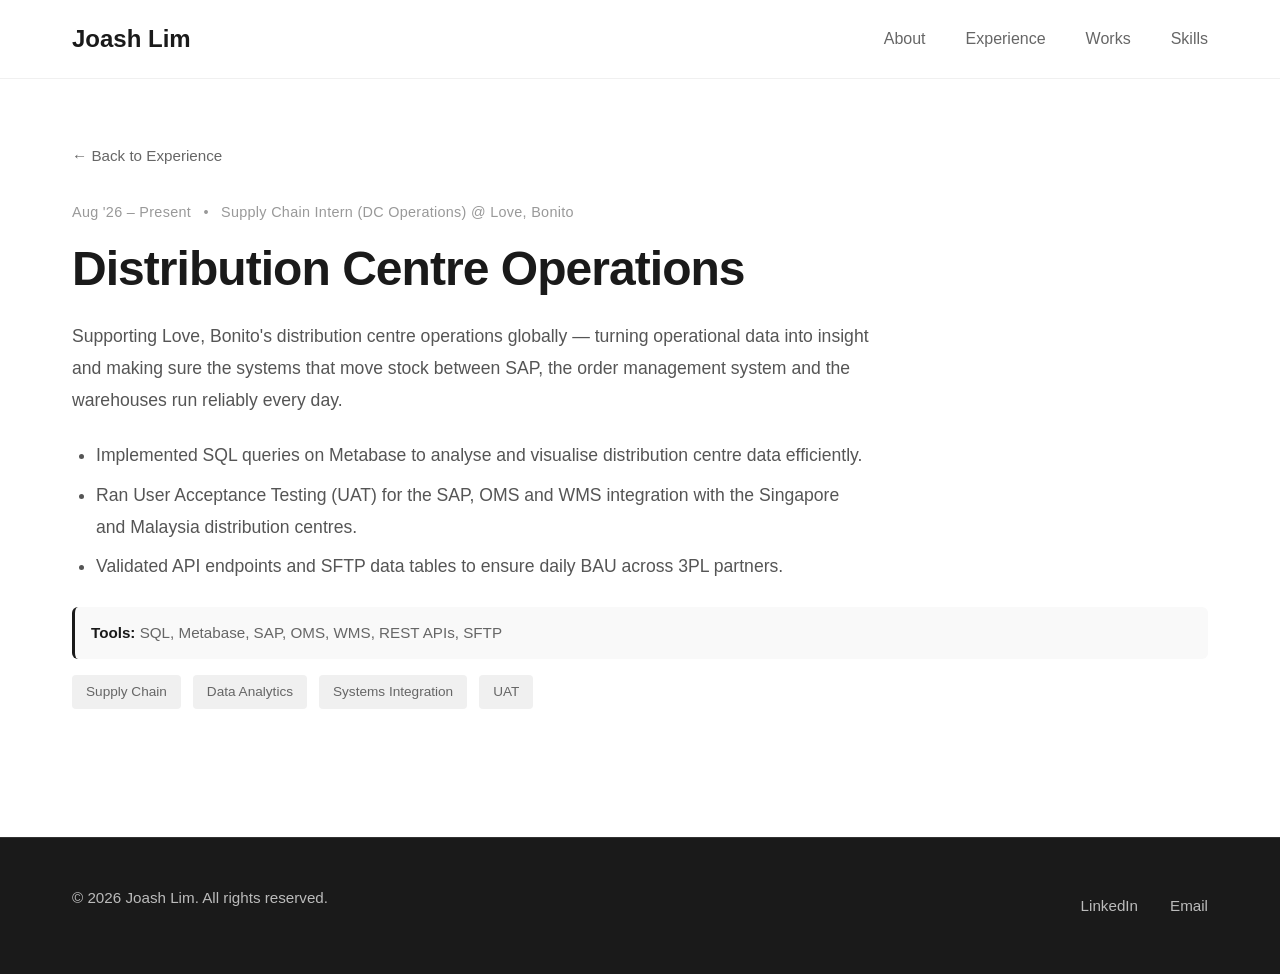
==== love-bonito.html @ e79d6ad0 "Add Love, Bonito experience and update CV - Add Supply Chain Intern (DC Operations) card to Professi" ====
<!DOCTYPE html>
<html lang="en">
<head>
    <meta charset="UTF-8">
    <meta name="viewport" content="width=device-width, initial-scale=1.0">
    <title>Supply Chain @ Love, Bonito | Joash Lim</title>
    <link rel="stylesheet" href="css/style.css">
    <link rel="stylesheet" href="css/project.css">
</head>
<body>
    <nav class="navbar">
        <div class="nav-container">
            <a href="index.html" class="nav-logo">Joash Lim</a>
            <ul class="nav-menu">
                <li><a href="index.html#about" class="nav-link">About</a></li>
                <li><a href="index.html#experience" class="nav-link">Experience</a></li>
                <li><a href="index.html#works" class="nav-link">Works</a></li>
                <li><a href="index.html#skills" class="nav-link">Skills</a></li>
            </ul>
        </div>
    </nav>

    <main class="project-page">
        <div class="container">
            <a href="index.html#experience" class="back-link">← Back to Experience</a>

            <div class="project-header">
                <div class="portfolio-meta">
                    <span class="meta-item">Aug '26 – Present</span>
                    <span class="meta-separator">•</span>
                    <span class="meta-item">Supply Chain Intern (DC Operations) @ Love, Bonito</span>
                </div>
                <h1 class="project-title">Distribution Centre Operations</h1>
                <p class="project-description">
                    Supporting Love, Bonito's distribution centre operations globally — turning operational data into insight and making sure the systems that move stock between SAP, the order management system and the warehouses run reliably every day.
                </p>
                <ul class="project-list">
                    <li>Implemented SQL queries on Metabase to analyse and visualise distribution centre data efficiently.</li>
                    <li>Ran User Acceptance Testing (UAT) for the SAP, OMS and WMS integration with the Singapore and Malaysia distribution centres.</li>
                    <li>Validated API endpoints and SFTP data tables to ensure daily BAU across 3PL partners.</li>
                </ul>
                <div class="portfolio-tech">
                    <strong>Tools:</strong> SQL, Metabase, SAP, OMS, WMS, REST APIs, SFTP
                </div>
                <div class="portfolio-tags">
                    <span class="tag">Supply Chain</span>
                    <span class="tag">Data Analytics</span>
                    <span class="tag">Systems Integration</span>
                    <span class="tag">UAT</span>
                </div>
            </div>

            <!-- Gallery: photos to be added -->
        </div>
    </main>

    <footer class="footer">
        <div class="container">
            <p class="footer-text">&copy; 2026 Joash Lim. All rights reserved.</p>
            <div class="footer-links">
                <a href="https://www.linkedin.com/in/joash-lim-0b067a177/" target="_blank" class="footer-link">LinkedIn</a>
                <a href="mailto:joashxlim@gmail.com" class="footer-link">Email</a>
            </div>
        </div>
    </footer>
</body>
</html>
---- css/style.css ----
/* ============================================
   Reset & Base Styles
   ============================================ */

* {
    margin: 0;
    padding: 0;
    box-sizing: border-box;
}

html {
    scroll-behavior: smooth;
}

body {
    font-family: -apple-system, BlinkMacSystemFont, 'Segoe UI', 'Roboto', 'Oxygen', 'Ubuntu', 'Cantarell', 'Fira Sans', 'Droid Sans', 'Helvetica Neue', sans-serif;
    line-height: 1.6;
    color: #2d2d2d;
    background-color: #ffffff;
    -webkit-font-smoothing: antialiased;
    -moz-osx-font-smoothing: grayscale;
}

/* ============================================
   Typography
   ============================================ */

h1, h2, h3, h4, h5, h6 {
    font-weight: 600;
    line-height: 1.2;
    margin-bottom: 0.5em;
}

h1 {
    font-size: 3.5rem;
    letter-spacing: -0.02em;
}

h2 {
    font-size: 2.5rem;
    letter-spacing: -0.01em;
}

h3 {
    font-size: 1.5rem;
}

p {
    margin-bottom: 1em;
}

p:last-child {
    margin-bottom: 0;
}

a {
    color: inherit;
    text-decoration: none;
    transition: color 0.3s ease;
}

/* ============================================
   Utility Classes & Layout
   ============================================ */

.container {
    max-width: 1200px;
    margin: 0 auto;
    padding: 0 2rem;
}

.section-title {
    font-size: 2.5rem;
    margin-bottom: 3rem;
    text-align: center;
    color: #1a1a1a;
}

/* ============================================
   Navigation
   ============================================ */

.navbar {
    position: sticky;
    top: 0;
    background-color: rgba(255, 255, 255, 0.95);
    border-bottom: 1px solid #f0f0f0;
    z-index: 1000;
    backdrop-filter: blur(10px);
}

.nav-container {
    max-width: 1200px;
    margin: 0 auto;
    padding: 1.25rem 2rem;
    display: flex;
    justify-content: space-between;
    align-items: center;
}

.nav-logo {
    font-size: 1.5rem;
    font-weight: 700;
    color: #1a1a1a;
    transition: color 0.3s ease;
}

.nav-logo:hover {
    color: #666;
}

.nav-menu {
    display: flex;
    list-style: none;
    gap: 2.5rem;
}

.nav-link {
    font-size: 1rem;
    font-weight: 500;
    color: #666;
    transition: color 0.3s ease;
    position: relative;
}

.nav-link:hover {
    color: #1a1a1a;
}

.nav-link::after {
    content: '';
    position: absolute;
    bottom: -5px;
    left: 0;
    width: 0;
    height: 2px;
    background-color: #1a1a1a;
    transition: width 0.3s ease;
}

.nav-link:hover::after {
    width: 100%;
}

/* Mobile Navigation */
@media (max-width: 768px) {
    .nav-menu {
        gap: 1.5rem;
        font-size: 0.9rem;
    }

    .nav-link::after {
        display: none;
    }
}

/* ============================================
   Hero Section
   ============================================ */

.hero {
    padding: 6rem 2rem;
    text-align: center;
    background-color: #ffffff;
}

.hero-container {
    max-width: 900px;
    margin: 0 auto;
}

.hero-photo-wrapper {
    margin-bottom: 2rem;
    display: flex;
    justify-content: center;
}

.hero-photo {
    width: 200px;
    height: 250px;
    border-radius: 0.75rem;
    object-fit: cover;
    object-position: top;
    border: 3px solid #1a1a1a;
    transition: transform 0.3s ease, box-shadow 0.3s ease;
}

.hero-photo:hover {
    transform: scale(1.05);
    box-shadow: 0 8px 24px rgba(26, 26, 26, 0.15);
}

.hero-name {
    font-size: 4rem;
    font-weight: 700;
    color: #1a1a1a;
    margin-bottom: 0.5rem;
    letter-spacing: -0.03em;
}

.hero-tagline {
    font-size: 1.5rem;
    font-weight: 500;
    color: #666;
    margin-bottom: 2rem;
    letter-spacing: -0.005em;
}

.hero-subtitle {
    font-size: 1.1rem;
    font-weight: 500;
    color: #888;
    margin-bottom: 1.5rem;
    letter-spacing: -0.003em;
}

.hero-summary {
    font-size: 1.1rem;
    color: #555;
    line-height: 1.8;
    margin-bottom: 3rem;
    max-width: 700px;
    margin-left: auto;
    margin-right: auto;
}

.hero-cta {
    display: flex;
    gap: 1rem;
    justify-content: center;
    flex-wrap: wrap;
    margin-top: 2.5rem;
}

/* ============================================
   Buttons
   ============================================ */

.btn {
    display: inline-block;
    padding: 0.875rem 1.75rem;
    font-size: 1rem;
    font-weight: 600;
    border-radius: 0.375rem;
    transition: all 0.3s ease;
    border: 2px solid transparent;
    cursor: pointer;
    text-align: center;
}

.btn-primary {
    background-color: #1a1a1a;
    color: #ffffff;
    border-color: #1a1a1a;
}

.btn-primary:hover {
    background-color: #333;
    border-color: #333;
    box-shadow: 0 4px 12px rgba(26, 26, 26, 0.15);
}

.btn-secondary {
    background-color: transparent;
    color: #1a1a1a;
    border-color: #1a1a1a;
}

.btn-secondary:hover {
    background-color: #f9f9f9;
    border-color: #333;
    color: #333;
}

/* ============================================
   Experience Section
   ============================================ */

.experience {
    padding: 5rem 2rem;
    background-color: #fafafa;
}

.experience-grid {
    display: grid;
    grid-template-columns: repeat(auto-fit, minmax(300px, 1fr));
    gap: 2rem;
    margin-top: 2rem;
}

.experience-card {
    background-color: #ffffff;
    padding: 2.5rem;
    border-radius: 0.5rem;
    border: 1px solid #f0f0f0;
    transition: all 0.3s ease;
}

.experience-card:hover {
    box-shadow: 0 8px 24px rgba(0, 0, 0, 0.08);
    border-color: #e0e0e0;
}

.experience-header {
    margin-bottom: 1.5rem;
}

.experience-role {
    font-size: 1.375rem;
    font-weight: 600;
    color: #1a1a1a;
    margin-bottom: 0.5rem;
}

.experience-company {
    font-size: 1rem;
    font-weight: 500;
    color: #666;
    margin-bottom: 0.25rem;
}

.experience-date {
    font-size: 0.9rem;
    color: #999;
}

.experience-description {
    font-size: 1rem;
    color: #555;
    line-height: 1.7;
}

.experience-link {
    display: inline-flex;
    align-items: center;
    flex-wrap: wrap;
    gap: 0.6rem;
    margin-top: 1rem;
    font-size: 0.9rem;
    font-weight: 500;
    color: #1a1a1a;
    text-decoration: underline;
    text-underline-offset: 3px;
    transition: color 0.3s ease;
}

.experience-link:hover {
    color: #555;
}

.experience-link-badge {
    display: inline-block;
    padding: 0.2rem 0.6rem;
    font-size: 0.75rem;
    font-weight: 600;
    color: #888;
    background-color: #f0f0f0;
    border-radius: 0.25rem;
    text-decoration: none;
    letter-spacing: 0.02em;
    white-space: nowrap;
}

/* ============================================
   Testimonial
   ============================================ */

.testimonial-trigger {
    display: inline-block;
    margin-top: 0.75rem;
    font-size: 0.875rem;
    font-weight: 500;
    color: #888;
    text-decoration: underline;
    text-underline-offset: 3px;
    transition: color 0.3s ease;
}

.testimonial-trigger:hover {
    color: #1a1a1a;
}

.testimonial-section {
    padding: 5rem 2rem;
    background-color: #ffffff;
}

.testimonial-grid {
    display: grid;
    grid-template-columns: repeat(auto-fit, minmax(340px, 1fr));
    gap: 2rem;
}

.testimonial-card {
    padding: 3rem;
    border-left: 4px solid #1a1a1a;
    background-color: #fafafa;
    border-radius: 0 0.5rem 0.5rem 0;
    position: relative;
}

.testimonial-quote-mark {
    font-size: 5rem;
    line-height: 1;
    color: #e0e0e0;
    font-family: Georgia, serif;
    margin-bottom: -1rem;
}

.testimonial-body {
    font-size: 1.15rem;
    color: #444;
    line-height: 1.85;
    font-style: italic;
    margin-bottom: 2rem;
}

.testimonial-author {
    border-top: 1px solid #e8e8e8;
    padding-top: 1.25rem;
}

.testimonial-name {
    font-size: 1rem;
    font-weight: 600;
    color: #1a1a1a;
    margin-bottom: 0.2rem;
}

.testimonial-company {
    font-size: 0.9rem;
    color: #888;
    margin: 0;
}

.testimonial-pdf-link {
    display: inline-block;
    margin-top: 1.25rem;
    font-size: 0.875rem;
    font-weight: 500;
    color: #888;
    text-decoration: underline;
    text-underline-offset: 3px;
    transition: color 0.3s ease;
}

.testimonial-pdf-link:hover {
    color: #1a1a1a;
}

@media (max-width: 768px) {
    .testimonial-grid {
        grid-template-columns: 1fr;
    }

    .testimonial-card {
        padding: 2rem 1.5rem;
    }

    .testimonial-body {
        font-size: 1rem;
    }
}

@media (prefers-color-scheme: dark) {
    .testimonial-section {
        background-color: #1a1a1a;
    }

    .testimonial-grid {
        gap: 1.5rem;
    }

    .testimonial-card {
        background-color: #222;
        border-left-color: #ffffff;
    }

    .testimonial-quote-mark {
        color: #333;
    }

    .testimonial-body {
        color: #ccc;
    }

    .testimonial-name {
        color: #ffffff;
    }

    .testimonial-company {
        color: #777;
    }

    .testimonial-author {
        border-top-color: #333;
    }

    .testimonial-trigger {
        color: #666;
    }

    .testimonial-trigger:hover {
        color: #ffffff;
    }

    .testimonial-pdf-link {
        color: #666;
    }

    .testimonial-pdf-link:hover {
        color: #ffffff;
    }
}

/* ============================================
   Works / Portfolio Section
   ============================================ */

.works {
    padding: 5rem 2rem;
    background-color: #ffffff;
}

.portfolio-grid {
    display: grid;
    grid-template-columns: repeat(auto-fit, minmax(350px, 1fr));
    gap: 2.5rem;
    margin-top: 2rem;
}

.portfolio-item {
    border-radius: 0.5rem;
    overflow: hidden;
    border: 1px solid #f0f0f0;
    background-color: #fafafa;
    transition: all 0.3s ease;
}

.portfolio-item:hover {
    box-shadow: 0 12px 32px rgba(0, 0, 0, 0.12);
    border-color: #e0e0e0;
}

.portfolio-media {
    width: 100%;
    height: 280px;
    overflow: hidden;
    background-color: #f0f0f0;
}

.portfolio-video,
.portfolio-image {
    width: 100%;
    height: 100%;
    object-fit: cover;
    display: block;
}

.portfolio-image--contain {
    object-fit: contain;
    background-color: #f9f9f9;
    padding: 1.5rem;
}

.portfolio-content {
    padding: 2rem;
}

.portfolio-meta {
    font-size: 0.9rem;
    color: #999;
    margin-bottom: 1rem;
    font-weight: 500;
    letter-spacing: 0.3px;
}

.meta-item {
    display: inline-block;
}

.meta-separator {
    margin: 0 0.5rem;
}

.portfolio-title {
    font-size: 1.375rem;
    font-weight: 600;
    color: #1a1a1a;
    margin-bottom: 1rem;
}

.portfolio-description {
    font-size: 1rem;
    color: #555;
    line-height: 1.7;
    margin-bottom: 1.5rem;
}

.portfolio-tech {
    font-size: 0.95rem;
    color: #666;
    background-color: #f9f9f9;
    padding: 0.875rem 1rem;
    border-radius: 0.375rem;
    margin-bottom: 1rem;
    border-left: 3px solid #1a1a1a;
}

.portfolio-tech strong {
    color: #1a1a1a;
    font-weight: 600;
}

.portfolio-impact {
    font-size: 0.95rem;
    color: #666;
    background-color: #f0f8ff;
    padding: 0.875rem 1rem;
    border-radius: 0.375rem;
    margin-bottom: 1.5rem;
    border-left: 3px solid #0066cc;
}

.portfolio-impact strong {
    color: #0066cc;
    font-weight: 600;
}

.portfolio-tags {
    display: flex;
    gap: 0.75rem;
    flex-wrap: wrap;
}

.learn-more-btn {
    margin-top: 1.5rem;
    display: inline-block;
}

.tag {
    display: inline-block;
    padding: 0.375rem 0.875rem;
    background-color: #f0f0f0;
    color: #666;
    border-radius: 0.25rem;
    font-size: 0.85rem;
    font-weight: 500;
    transition: all 0.3s ease;
}

.tag:hover {
    background-color: #e0e0e0;
    color: #1a1a1a;
}

/* ============================================
   Skills Section
   ============================================ */

.skills {
    padding: 5rem 2rem;
    background-color: #fafafa;
}

.skills-grid {
    display: grid;
    grid-template-columns: repeat(auto-fit, minmax(300px, 1fr));
    gap: 2.5rem;
    margin-top: 2rem;
}

.skills-card {
    background-color: #ffffff;
    padding: 2.5rem;
    border-radius: 0.5rem;
    border: 1px solid #f0f0f0;
    transition: all 0.3s ease;
}

.skills-card:hover {
    box-shadow: 0 8px 24px rgba(0, 0, 0, 0.08);
    border-color: #e0e0e0;
}

.skills-category {
    font-size: 1.25rem;
    font-weight: 600;
    color: #1a1a1a;
    margin-bottom: 1.5rem;
}

.skills-list {
    list-style: none;
}

.skills-list li {
    font-size: 1rem;
    color: #555;
    padding: 0.75rem 0;
    border-bottom: 1px solid #f0f0f0;
    transition: color 0.3s ease;
}

.skills-list li:last-child {
    border-bottom: none;
}

.skills-list li::before {
    content: '→';
    margin-right: 0.75rem;
    color: #999;
    font-weight: 500;
}

.skills-list li:hover {
    color: #1a1a1a;
}

.skills-list li:hover::before {
    color: #1a1a1a;
}

/* ============================================
   Footer
   ============================================ */

.footer {
    padding: 3rem 2rem;
    background-color: #1a1a1a;
    color: #ffffff;
    border-top: 1px solid #333;
}

.footer .container {
    display: flex;
    justify-content: space-between;
    align-items: center;
}

.footer-text {
    font-size: 0.95rem;
    color: #bbb;
}

.footer-links {
    display: flex;
    gap: 2rem;
}

.footer-link {
    font-size: 0.95rem;
    color: #bbb;
    transition: color 0.3s ease;
}

.footer-link:hover {
    color: #ffffff;
}

/* ============================================
   Responsive Design
   ============================================ */

@media (max-width: 1024px) {
    .container {
        padding: 0 1.5rem;
    }

    .hero-name {
        font-size: 3rem;
    }

    .hero-tagline {
        font-size: 1.25rem;
    }

    .hero-photo {
        width: 170px;
        height: 210px;
    }

    .section-title {
        font-size: 2rem;
    }

    h2 {
        font-size: 2rem;
    }
}

@media (max-width: 768px) {
    /* Navigation */
    .nav-container {
        padding: 1rem 1.5rem;
    }

    .nav-logo {
        font-size: 1.25rem;
    }

    .nav-menu {
        gap: 1.5rem;
    }

    /* Hero */
    .hero {
        padding: 4rem 1.5rem;
    }

    .hero-name {
        font-size: 2.25rem;
    }

    .hero-tagline {
        font-size: 1.1rem;
    }

    .hero-summary {
        font-size: 1rem;
    }

    .hero-cta {
        gap: 0.75rem;
    }

    .btn {
        padding: 0.75rem 1.5rem;
        font-size: 0.95rem;
    }

    /* Sections */
    .experience,
    .works,
    .skills {
        padding: 3.5rem 1.5rem;
    }

    .section-title {
        font-size: 1.75rem;
        margin-bottom: 2rem;
    }

    .experience-grid {
        grid-template-columns: 1fr;
    }

    .portfolio-grid {
        grid-template-columns: 1fr;
        gap: 2rem;
    }

    .skills-grid {
        grid-template-columns: 1fr;
        gap: 2rem;
    }

    .portfolio-media {
        height: 240px;
    }

    /* Footer */
    .footer .container {
        flex-direction: column;
        gap: 1.5rem;
        text-align: center;
    }

    .footer-links {
        flex-direction: column;
        gap: 1rem;
    }
}

@media (max-width: 480px) {
    body {
        font-size: 0.95rem;
    }

    h1 {
        font-size: 2rem;
    }

    h2 {
        font-size: 1.5rem;
    }

    h3 {
        font-size: 1.25rem;
    }

    /* Navigation */
    .nav-container {
        padding: 0.875rem 1rem;
    }

    .nav-logo {
        font-size: 1.1rem;
    }

    .nav-menu {
        gap: 1rem;
        font-size: 0.85rem;
    }

    /* Hero */
    .hero {
        padding: 3rem 1rem;
    }

    .hero-name {
        font-size: 1.75rem;
        margin-bottom: 0.75rem;
    }

    .hero-tagline {
        font-size: 0.95rem;
        margin-bottom: 1.5rem;
    }

    .hero-subtitle {
        font-size: 0.9rem;
        margin-bottom: 1rem;
    }

    .hero-photo {
        width: 150px;
        height: 185px;
        border-width: 2px;
    }

    .hero-summary {
        font-size: 0.95rem;
        margin-bottom: 2rem;
    }

    .hero-cta {
        gap: 0.5rem;
    }

    .btn {
        padding: 0.65rem 1.25rem;
        font-size: 0.85rem;
        flex: 0 1 calc(50% - 0.25rem);
    }

    /* Sections */
    .experience,
    .works,
    .skills {
        padding: 2.5rem 1rem;
    }

    .section-title {
        font-size: 1.4rem;
        margin-bottom: 1.5rem;
    }

    .experience-card,
    .skills-card {
        padding: 1.75rem;
    }

    .portfolio-item {
        border-radius: 0.375rem;
    }

    .portfolio-media {
        height: 200px;
    }

    .portfolio-content {
        padding: 1.5rem;
    }

    .portfolio-title {
        font-size: 1.1rem;
    }

    .portfolio-description {
        font-size: 0.95rem;
    }

    .portfolio-meta {
        font-size: 0.85rem;
    }

    .portfolio-tech,
    .portfolio-impact {
        font-size: 0.9rem;
        padding: 0.75rem 0.875rem;
    }

    .experience-role,
    .skills-category {
        font-size: 1.15rem;
    }

    /* Footer */
    .footer {
        padding: 2rem 1rem;
    }

    .footer-text {
        font-size: 0.85rem;
    }

    .footer-link {
        font-size: 0.85rem;
    }
}

/* ============================================
   Accessibility
   ============================================ */

@media (prefers-reduced-motion: reduce) {
    * {
        animation-duration: 0.01ms !important;
        animation-iteration-count: 1 !important;
        transition-duration: 0.01ms !important;
    }
}

@media (prefers-color-scheme: dark) {
    body {
        background-color: #1a1a1a;
        color: #e0e0e0;
    }

    .hero {
        background-color: #1a1a1a;
    }

    .hero-name {
        color: #ffffff;
    }

    .hero-tagline {
        color: #bbb;
    }

    .hero-subtitle {
        color: #999;
    }

    .hero-summary {
        color: #aaa;
    }

    .hero-photo {
        border-color: #ffffff;
    }

    .section-title {
        color: #ffffff;
    }

    .navbar {
        background-color: rgba(26, 26, 26, 0.95);
        border-bottom-color: #333;
    }

    .nav-logo {
        color: #ffffff;
    }

    .nav-link {
        color: #aaa;
    }

    .nav-link:hover {
        color: #ffffff;
    }

    .nav-link::after {
        background-color: #ffffff;
    }

    .experience {
        background-color: #222;
    }

    .experience-card {
        background-color: #2a2a2a;
        border-color: #333;
    }

    .experience-card:hover {
        border-color: #444;
    }

    .experience-role {
        color: #ffffff;
    }

    .experience-company {
        color: #aaa;
    }

    .experience-date {
        color: #777;
    }

    .experience-description {
        color: #ccc;
    }

    .experience-link {
        color: #ddd;
    }

    .experience-link:hover {
        color: #aaa;
    }

    .experience-link-badge {
        color: #777;
        background-color: #333;
    }

    .works {
        background-color: #1a1a1a;
    }

    .portfolio-item {
        background-color: #2a2a2a;
        border-color: #333;
    }

    .portfolio-item:hover {
        border-color: #444;
    }

    .portfolio-media {
        background-color: #333;
    }

    .portfolio-title {
        color: #ffffff;
    }

    .portfolio-description {
        color: #ccc;
    }

    .tag {
        background-color: #333;
        color: #aaa;
    }

    .tag:hover {
        background-color: #444;
        color: #ffffff;
    }

    .portfolio-meta {
        color: #777;
    }

    .portfolio-tech {
        background-color: #1a1a1a;
        border-left-color: #666;
        color: #aaa;
    }

    .portfolio-tech strong {
        color: #ddd;
    }

    .portfolio-impact {
        background-color: #0a1a2e;
        border-left-color: #0088ff;
        color: #aaa;
    }

    .portfolio-impact strong {
        color: #88ccff;
    }

    .skills {
        background-color: #222;
    }

    .skills-card {
        background-color: #2a2a2a;
        border-color: #333;
    }

    .skills-card:hover {
        border-color: #444;
    }

    .skills-category {
        color: #ffffff;
    }

    .skills-list li {
        color: #ccc;
        border-bottom-color: #333;
    }

    .skills-list li::before {
        color: #666;
    }

    .skills-list li:hover {
        color: #ffffff;
    }

    .skills-list li:hover::before {
        color: #999;
    }

    .btn-primary {
        background-color: #ffffff;
        color: #1a1a1a;
        border-color: #ffffff;
    }

    .btn-primary:hover {
        background-color: #e0e0e0;
        border-color: #e0e0e0;
    }

    .btn-secondary {
        color: #ffffff;
        border-color: #ffffff;
    }

    .btn-secondary:hover {
        background-color: #333;
        border-color: #ffffff;
        color: #ffffff;
    }

    .footer {
        background-color: #0d0d0d;
        border-top-color: #333;
    }

    .footer-text {
        color: #777;
    }

    .footer-link {
        color: #777;
    }

    .footer-link:hover {
        color: #ffffff;
    }
}
---- css/project.css ----
.project-page {
    padding: 4rem 0;
}

.back-link {
    display: inline-block;
    margin-bottom: 2rem;
    color: #666;
    font-size: 0.95rem;
    font-weight: 500;
    transition: color 0.3s ease;
}

.back-link:hover {
    color: #1a1a1a;
}

.project-header {
    margin-bottom: 4rem;
}

.project-title {
    font-size: 3rem;
    color: #1a1a1a;
    margin: 1rem 0 1.5rem;
    letter-spacing: -0.02em;
}

.project-description {
    font-size: 1.1rem;
    color: #555;
    line-height: 1.8;
    max-width: 800px;
    margin-bottom: 1.5rem;
}

.project-list {
    font-size: 1.1rem;
    color: #555;
    line-height: 1.8;
    max-width: 800px;
    margin-bottom: 1.5rem;
    padding-left: 1.5rem;
}

.project-list li {
    margin-bottom: 0.5rem;
}

.project-section {
    margin-bottom: 4rem;
}

.project-section-title {
    font-size: 1.75rem;
    color: #1a1a1a;
    margin-bottom: 2rem;
    padding-bottom: 0.75rem;
    border-bottom: 2px solid #f0f0f0;
}

.video-grid {
    display: grid;
    grid-template-columns: repeat(auto-fit, minmax(320px, 1fr));
    gap: 2rem;
}

.video-wrapper {
    display: flex;
    flex-direction: column;
    gap: 0.75rem;
}

.project-video {
    width: 100%;
    border-radius: 0.5rem;
    background-color: #1a1a1a;
}

.media-caption {
    font-size: 0.9rem;
    color: #999;
    text-align: center;
    margin: 0;
}

.image-gallery {
    display: grid;
    grid-template-columns: repeat(auto-fit, minmax(280px, 1fr));
    gap: 1.5rem;
}

.gallery-figure {
    margin: 0;
    display: flex;
    flex-direction: column;
    gap: 0.625rem;
}

.gallery-image {
    width: 100%;
    aspect-ratio: 4 / 3;
    object-fit: cover;
    border-radius: 0.5rem;
    border: 1px solid #f0f0f0;
    transition: transform 0.3s ease, box-shadow 0.3s ease;
    cursor: zoom-in;
}

.gallery-image:hover {
    transform: scale(1.02);
    box-shadow: 0 8px 24px rgba(0, 0, 0, 0.12);
}

.gallery-caption {
    font-size: 0.875rem;
    color: #888;
    line-height: 1.5;
}

/* ============================================
   Lightbox
   ============================================ */

.lightbox {
    display: none;
    position: fixed;
    inset: 0;
    background-color: rgba(0, 0, 0, 0.92);
    z-index: 9999;
    cursor: zoom-out;
    align-items: center;
    justify-content: center;
    padding: 1.5rem;
}

.lightbox.active {
    display: flex;
}

.lightbox-img {
    max-width: 100%;
    max-height: 90vh;
    object-fit: contain;
    border-radius: 0.375rem;
    box-shadow: 0 24px 64px rgba(0, 0, 0, 0.5);
    cursor: default;
}

.lightbox-close {
    position: fixed;
    top: 1.25rem;
    right: 1.5rem;
    font-size: 2rem;
    color: #ffffff;
    cursor: pointer;
    line-height: 1;
    opacity: 0.8;
    transition: opacity 0.2s ease;
    background: none;
    border: none;
    padding: 0.25rem 0.5rem;
}

.lightbox-close:hover {
    opacity: 1;
}

/* ============================================
   Dark mode additions
   ============================================ */

@media (prefers-color-scheme: dark) {
    .gallery-caption {
        color: #666;
    }
}

@media (max-width: 768px) {
    .project-title {
        font-size: 2rem;
    }

    .video-grid {
        grid-template-columns: 1fr;
    }

    .image-gallery {
        grid-template-columns: repeat(2, 1fr);
    }
}

@media (max-width: 480px) {
    .project-title {
        font-size: 1.5rem;
    }

    .image-gallery {
        grid-template-columns: 1fr;
    }
}

@media (prefers-color-scheme: dark) {
    .project-page {
        background-color: #1a1a1a;
    }

    .back-link {
        color: #aaa;
    }

    .back-link:hover {
        color: #ffffff;
    }

    .project-title {
        color: #ffffff;
    }

    .project-description,
    .project-list {
        color: #ccc;
    }

    .project-section-title {
        color: #ffffff;
        border-bottom-color: #333;
    }

    .media-caption {
        color: #777;
    }

    .gallery-image {
        border-color: #333;
    }
}
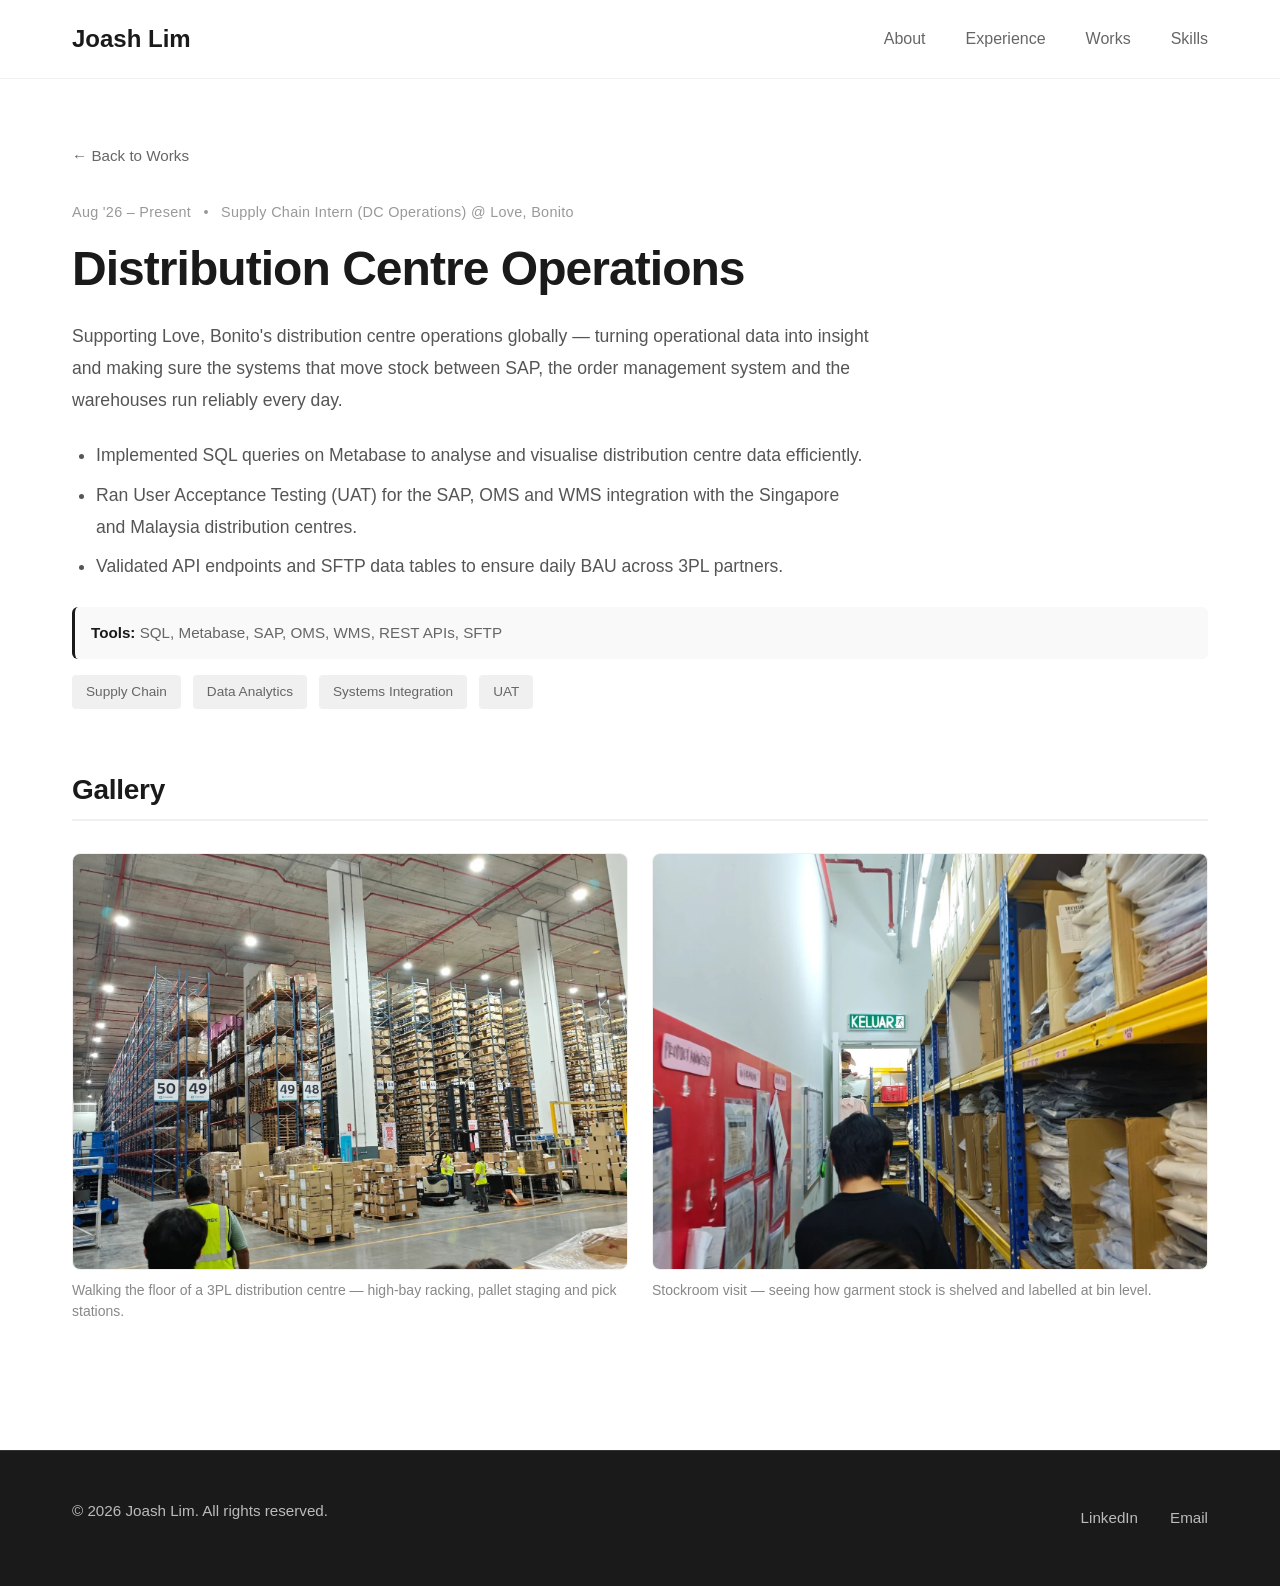
==== commit 11dfcc67: "Replace Optimization project with Love, Bonito in Selected Works - Add Love, Bonito card as first pr" ====
--- a/love-bonito.html
+++ b/love-bonito.html
@@ -22,7 +22,7 @@
 
     <main class="project-page">
         <div class="container">
-            <a href="index.html#experience" class="back-link">← Back to Experience</a>
+            <a href="index.html#works" class="back-link">← Back to Works</a>
 
             <div class="project-header">
                 <div class="portfolio-meta">
@@ -50,9 +50,49 @@
                 </div>
             </div>
 
-            <!-- Gallery: photos to be added -->
+            <section class="project-section">
+                <h2 class="project-section-title">Gallery</h2>
+                <div class="image-gallery">
+                    <figure class="gallery-figure">
+                        <img src="assets/images/lb_warehouse.jpg" alt="Distribution centre warehouse racking" class="gallery-image">
+                        <figcaption class="gallery-caption">Walking the floor of a 3PL distribution centre — high-bay racking, pallet staging and pick stations.</figcaption>
+                    </figure>
+                    <figure class="gallery-figure">
+                        <img src="assets/images/lb_stockroom.jpg" alt="Stockroom shelving with garment stock" class="gallery-image">
+                        <figcaption class="gallery-caption">Stockroom visit — seeing how garment stock is shelved and labelled at bin level.</figcaption>
+                    </figure>
+                </div>
+            </section>
         </div>
     </main>
+
+    <div class="lightbox" id="lightbox">
+        <button class="lightbox-close" id="lightbox-close">&times;</button>
+        <img class="lightbox-img" id="lightbox-img" src="" alt="">
+    </div>
+
+    <script>
+        const lightbox = document.getElementById('lightbox');
+        const lightboxImg = document.getElementById('lightbox-img');
+
+        document.querySelectorAll('.gallery-image').forEach(img => {
+            img.addEventListener('click', () => {
+                lightboxImg.src = img.src;
+                lightboxImg.alt = img.alt;
+                lightbox.classList.add('active');
+                document.body.style.overflow = 'hidden';
+            });
+        });
+
+        function closeLightbox() {
+            lightbox.classList.remove('active');
+            document.body.style.overflow = '';
+        }
+
+        document.getElementById('lightbox-close').addEventListener('click', closeLightbox);
+        lightbox.addEventListener('click', e => { if (e.target === lightbox) closeLightbox(); });
+        document.addEventListener('keydown', e => { if (e.key === 'Escape') closeLightbox(); });
+    </script>
 
     <footer class="footer">
         <div class="container">
